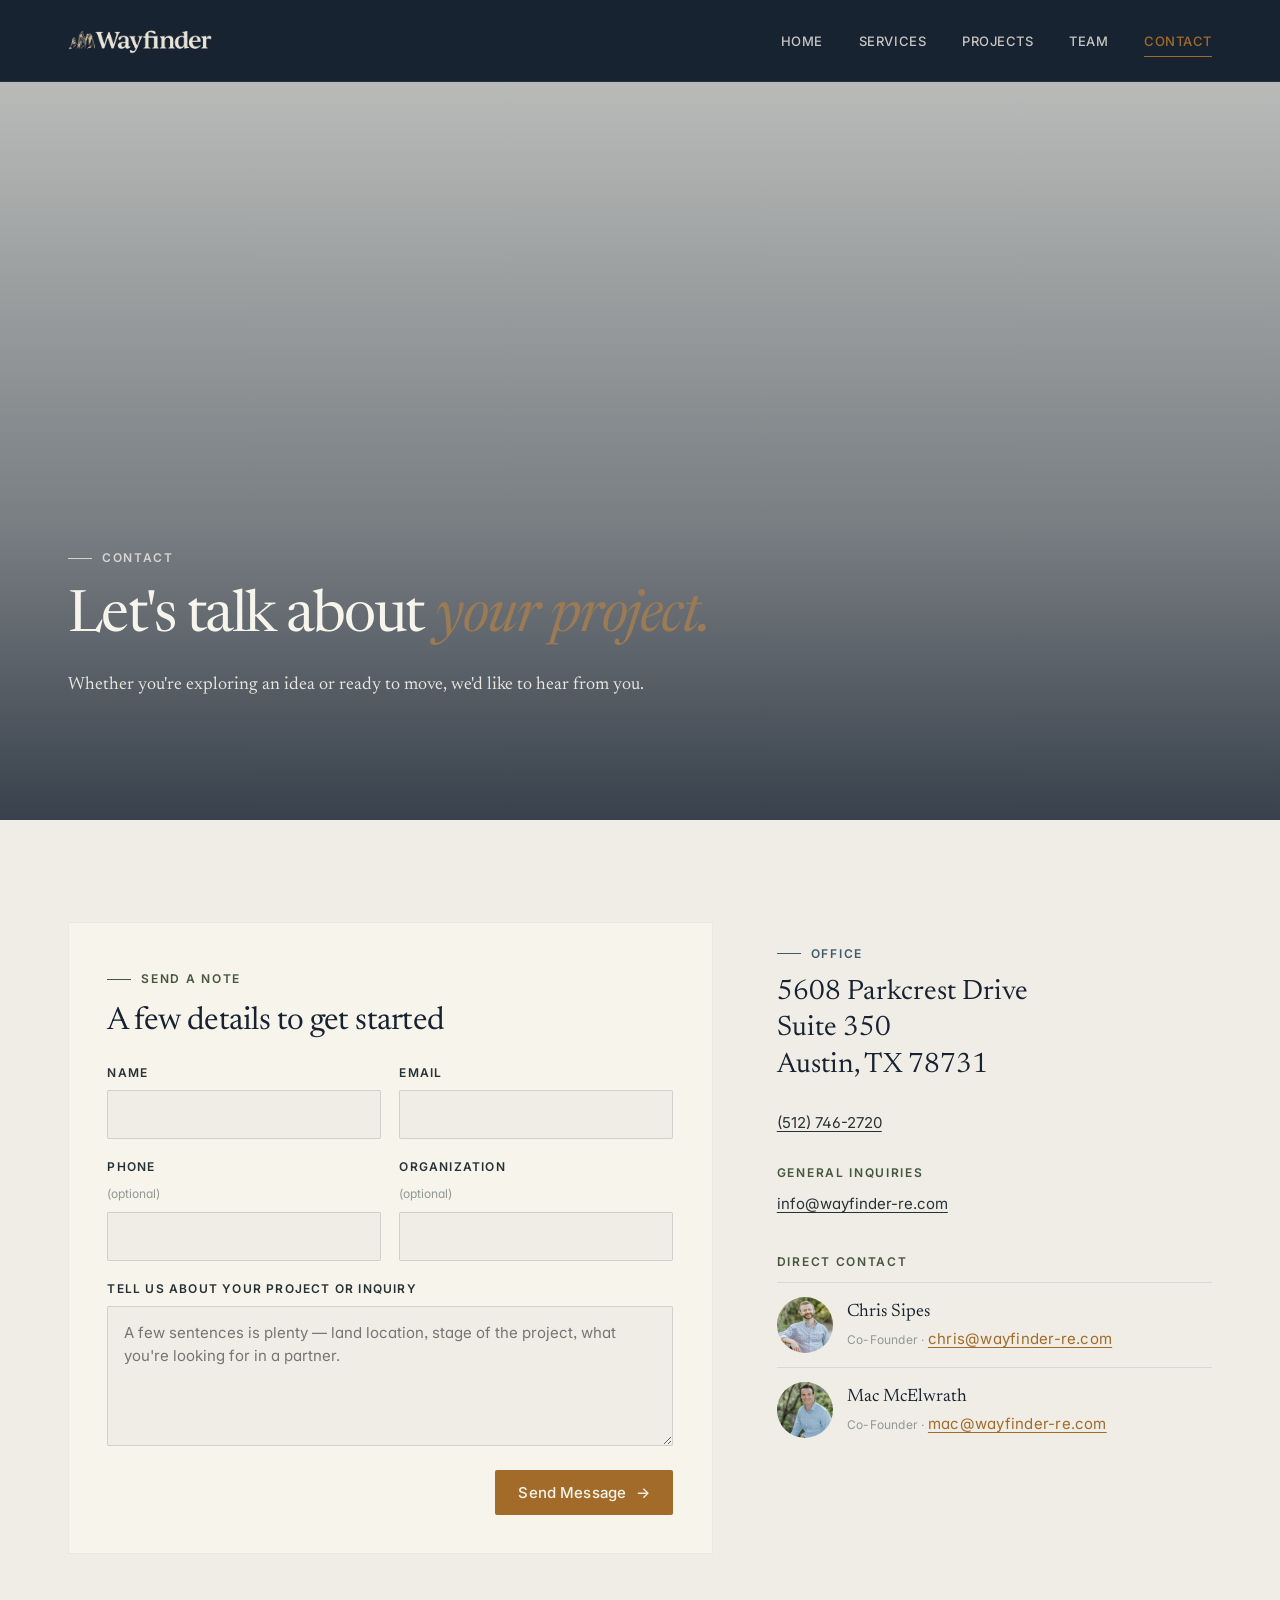
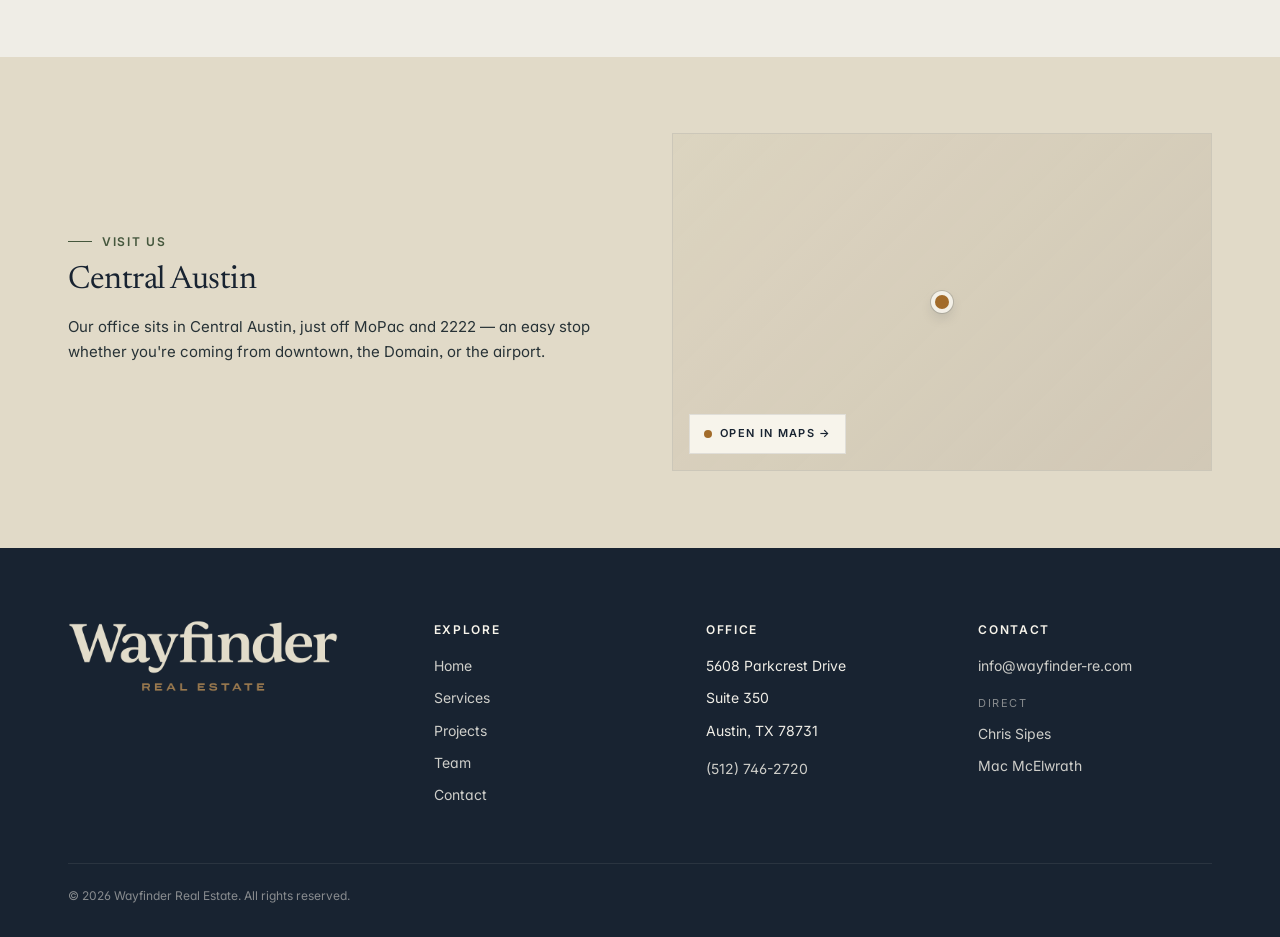
==== contact.html @ cce480b7 "Upload complete website with all assets" ====
<!DOCTYPE html>
<html lang="en">
<head>
<meta charset="UTF-8" />
<meta name="viewport" content="width=device-width, initial-scale=1.0" />
<title>Contact — Wayfinder Real Estate</title>
<meta name="description" content="Whether you're exploring an idea or ready to move, we'd like to hear about your project." />
<link rel="icon" href="assets/logos/peaks-ochre.png" />
<link rel="preconnect" href="https://fonts.googleapis.com" />
<link rel="preconnect" href="https://fonts.gstatic.com" crossorigin />
<link href="https://fonts.googleapis.com/css2?family=Inter:opsz,wght@14..32,400;14..32,500;14..32,600&family=Newsreader:ital,opsz,wght@0,6..72,400;0,6..72,500;1,6..72,400&display=swap" rel="stylesheet" />
<link rel="stylesheet" href="assets/css/site.css?v=1777991163357" />
<style>
  .contact-grid { display: grid; grid-template-columns: 1.25fr 1fr; gap: clamp(32px, 5vw, 72px); align-items: start; }
  @media (max-width: 900px) { .contact-grid { grid-template-columns: 1fr; } }
  .contact-info-block { padding-top: 14px; }
  .contact-info-block h4 { font-family: var(--font-sans); font-size:12px; font-weight:600; letter-spacing:0.14em; text-transform:uppercase; color: var(--color-forest); margin: 28px 0 10px; }
  .contact-info-block p, .contact-info-block a { font-size: 15px; color: var(--color-slate); line-height: 1.6; }
  .contact-info-block .big { font-family: var(--font-serif); font-size: clamp(22px, 2.4vw, 28px); color: var(--color-ink); line-height: 1.3; }
  .person-row { display: grid; grid-template-columns: 56px 1fr; gap: 14px; align-items: center; padding: 14px 0; border-top: 1px solid rgba(24,35,49,0.1); }
  .person-row img { width: 56px; height: 56px; border-radius: 50%; object-fit: cover; background: var(--color-warm-sand); }
  .person-row .name { font-family: var(--font-serif); font-size: 18px; color: var(--color-ink); }
  .person-row .meta { font-size: 12px; color: var(--color-sage); letter-spacing: 0.02em; }
  .person-row .meta a { color: var(--color-ochre); text-decoration: underline; text-underline-offset: 3px; text-decoration-thickness: 0.5px; }
  .thanks { display:none; padding: 20px; background: rgba(46,125,91,0.1); border: 1px solid rgba(46,125,91,0.3); color: var(--color-success); font-size: 14px; margin-bottom: 18px; }
  .thanks.show { display: block; }
</style>
</head>
<body>
<div id="site-nav"></div>

<!-- HERO -->
<section class="hero">
  <div class="hero-bg" style="background-image:url('assets/landscape/catalina.jpg');"></div>
  <div class="hero-inner">
    <span class="eyebrow ivory" style="margin-bottom:22px;">Contact</span>
    <h1 class="display" style="max-width: 22ch;">Let's talk about <span class="italic-umber">your project.</span></h1>
    <p class="lead" style="color: rgba(247,244,235,0.9); margin-top:22px; max-width: 60ch;">
      Whether you're exploring an idea or ready to move, we'd like to hear from you.
    </p>
  </div>
</section>

<!-- FORM + INFO -->
<section class="section bg-canvas">
  <div class="container">
    <div class="contact-grid">

      <form class="form-card" id="contactForm" novalidate>
        <div class="thanks" id="thanks">
          Thank you — we've received your note and will be in touch shortly.
        </div>

        <span class="eyebrow" style="margin-bottom: 18px; display:inline-flex;">Send a Note</span>
        <h2 class="h2" style="margin-bottom: 22px;">A few details to get started</h2>

        <div class="form-row">
          <div class="form-row-2" style="display:grid; gap:18px;">
            <label>Name
              <input type="text" name="name" required />
            </label>
            <label>Email
              <input type="email" name="email" required />
            </label>
          </div>
          <div class="form-row-2" style="display:grid; gap:18px;">
            <label>Phone <span style="font-weight:400; color:var(--color-sage); text-transform:none; letter-spacing:normal;">(optional)</span>
              <input type="tel" name="phone" />
            </label>
            <label>Organization <span style="font-weight:400; color:var(--color-sage); text-transform:none; letter-spacing:normal;">(optional)</span>
              <input type="text" name="org" />
            </label>
          </div>
          <label>Tell us about your project or inquiry
            <textarea name="message" required placeholder="A few sentences is plenty — land location, stage of the project, what you're looking for in a partner."></textarea>
          </label>
        </div>

        <div style="margin-top: 24px; display:flex; justify-content: space-between; align-items: center; gap: 16px; flex-wrap: wrap;">
          <p style="font-size:12px; color:var(--color-sage); margin:0; max-width: 40ch;">
          </p>
          <button type="submit" class="btn btn-primary">Send Message <span class="arr">→</span></button>
        </div>
      </form>

      <aside class="contact-info-block">
        <span class="eyebrow teal">Office</span>
        <p class="big" style="margin-top: 12px;">5608 Parkcrest Drive<br/>Suite 350<br/>Austin, TX 78731</p>
        <p style="margin-top: 8px;"><a class="link" href="tel:5127462720">(512) 746-2720</a></p>

        <h4>General Inquiries</h4>
        <p><a class="link" href="mailto:info@wayfinder-re.com">info@wayfinder-re.com</a></p>

        <h4 style="margin-top: 36px;">Direct Contact</h4>

        <div class="person-row">
          <img src="assets/people/chris.jpg" alt="Chris Sipes" />
          <div>
            <div class="name">Chris Sipes</div>
            <div class="meta">Co-Founder · <a href="mailto:chris@wayfinder-re.com">chris@wayfinder-re.com</a></div>
          </div>
        </div>
        <div class="person-row">
          <img src="assets/people/mac.jpg" alt="Mac McElwrath" />
          <div>
            <div class="name">Mac McElwrath</div>
            <div class="meta">Co-Founder · <a href="mailto:mac@wayfinder-re.com">mac@wayfinder-re.com</a></div>
          </div>
        </div>
      </aside>
    </div>
  </div>
</section>

<!-- Simple map placeholder block -->
<section class="section-tight bg-sand">
  <div class="container">
    <div class="two-col">
      <div>
        <span class="eyebrow">Visit Us</span>
        <h2 class="h2 mt-s">Central Austin</h2>
        <p style="font-size: 15px; color: var(--color-slate); line-height: 1.7; margin-top: 14px;">
          Our office sits in Central Austin, just off MoPac and 2222 — an easy stop whether you're coming from downtown, the Domain, or the airport.
        </p>
      </div>
      <a href="https://maps.google.com/?q=5608+Parkcrest+Drive+%23350,+Austin,+TX+78731" target="_blank" rel="noopener" style="aspect-ratio: 16/10; position: relative; border: 1px solid rgba(24,35,49,0.1); display:block; overflow:hidden; text-decoration:none; background: var(--color-warm-sand);">
        <iframe
          src="https://www.google.com/maps?q=5608+Parkcrest+Drive,+Austin,+TX+78731&output=embed"
          style="position:absolute; inset:0; width:100%; height:100%; border:0; pointer-events:none; filter: grayscale(1) sepia(0.55) hue-rotate(-12deg) saturate(0.85) contrast(0.95) brightness(1.02);"
          loading="lazy"
          referrerpolicy="no-referrer-when-downgrade"
          aria-label="Map of 5608 Parkcrest Drive #350, Austin, TX 78731"
        ></iframe>
        <div aria-hidden="true" style="position:absolute; inset:0; background: linear-gradient(135deg, rgba(225,218,200,0.18), rgba(84,55,36,0.10)); mix-blend-mode: multiply; pointer-events:none;"></div>
        <div aria-hidden="true" style="position:absolute; inset:0; pointer-events:none; display:grid; place-items:center;">
          <div style="position:relative; width:14px; height:14px; background: var(--color-ochre); border-radius:50%; box-shadow: 0 0 0 4px rgba(247,244,235,0.95), 0 0 0 5px rgba(24,35,49,0.15), 0 6px 14px rgba(24,35,49,0.25);"></div>
        </div>
        <div style="position:absolute; left:16px; bottom:16px; background:var(--color-warm-white); padding:10px 14px; font-family:var(--font-sans); font-size:11px; font-weight:600; letter-spacing:0.12em; text-transform:uppercase; color:var(--color-ink); border:1px solid rgba(24,35,49,0.1); display:flex; align-items:center; gap:8px;">
          <span style="display:inline-block; width:8px; height:8px; background:var(--color-ochre); border-radius:50%;"></span>
          Open in Maps →
        </div>
      </a>
    </div>
  </div>
</section>

<div id="site-footer"></div>

<script src="assets/partials.js?v=1776968273632"></script>
<script>injectChrome('contact');</script>
<script src="assets/js/site.js?v=1777990945777"></script>

<script>
  document.getElementById('contactForm').addEventListener('submit', function(e) {
    e.preventDefault();
    const form = e.target;
    const data = new FormData(form);
    const name = (data.get('name') || '').trim();
    const email = (data.get('email') || '').trim();
    const phone = (data.get('phone') || '').trim();
    const org = (data.get('org') || '').trim();
    const message = (data.get('message') || '').trim();

    if (!name || !email || !message) {
      alert('Please fill in your name, email, and message.');
      return;
    }

    const subject = `Wayfinder inquiry from ${name}${org ? ' (' + org + ')' : ''}`;
    const body =
      `Name: ${name}\n` +
      `Email: ${email}\n` +
      (phone ? `Phone: ${phone}\n` : '') +
      (org ? `Organization: ${org}\n` : '') +
      `\n---\n\n${message}\n`;

    const mailtoLink =
      `mailto:mac@wayfinder-re.com` +
      `?subject=${encodeURIComponent(subject)}` +
      `&body=${encodeURIComponent(body)}`;

    window.location.href = mailtoLink;

    const t = document.getElementById('thanks');
    t.textContent = "Thanks — your email client should be opening with your message ready to send. Just hit send and it'll come straight to Mac. If your mail app didn't open, you can email Mac directly at mac@wayfinder-re.com.";
    t.classList.add('show');
    form.reset();
    t.scrollIntoView({ behavior: 'smooth', block: 'center' });
  });
</script>
</body>
</html>
---- assets/css/site.css ----
/* =========================================================
   Wayfinder Real Estate — Site Styles
   ========================================================= */

:root {
  /* Neutrals */
  --color-warm-white: #F7F4EB;
  --color-canvas: #EFEDE6;
  --color-warm-sand: #E1DAC8;
  --color-sage: #8F9A94;

  /* Darks */
  --color-slate: #273236;
  --color-ink: #182331;

  /* Accents */
  --color-ochre: #A26B2A;
  --color-umber: #543724;
  --color-forest: #45573D;
  --color-deep-teal: #3E5C6B;
  --color-tan: #9B7A56;

  /* Functional */
  --color-success: #2E7D5B;
  --color-warning: #D89B2E;
  --color-error: #B63A2F;
  --color-info: #2D6CA8;

  /* Typography */
  --font-sans: 'Inter', system-ui, -apple-system, sans-serif;
  --font-serif: 'Newsreader', Georgia, 'Times New Roman', serif;

  /* Type Scale */
  --text-display: clamp(44px, 5.2vw, 58px);
  --text-h1: clamp(36px, 4vw, 44px);
  --text-h2: clamp(26px, 3vw, 32px);
  --text-pullquote: clamp(24px, 2.8vw, 32px);
  --text-h3: clamp(19px, 2vw, 22px);
  --text-lead: clamp(17px, 1.4vw, 19px);
  --text-body: 16px;
  --text-body-sm: clamp(14px, 1.2vw, 15px);
  --text-ui: 13px;
  --text-meta: 12px;

  /* Layout */
  --container: 1240px;
  --gutter: clamp(20px, 4vw, 48px);
  --nav-h: 81px;
}

*, *::before, *::after { box-sizing: border-box; }
html, body { margin: 0; padding: 0; }
html { scroll-behavior: smooth; }

body {
  font-family: var(--font-sans);
  font-feature-settings: 'cv11' 1, 'ss01' 1, 'ss03' 1;
  font-size: var(--text-body);
  line-height: 1.6;
  color: var(--color-slate);
  background-color: var(--color-canvas);
  -webkit-font-smoothing: antialiased;
  -moz-osx-font-smoothing: grayscale;
}

img, svg { max-width: 100%; display: block; }

a { color: inherit; text-decoration: none; }

.container {
  max-width: var(--container);
  margin: 0 auto;
  padding-inline: var(--gutter);
}

/* =========================================================
   Typography
   ========================================================= */

h1, h2, h3, h4 { margin: 0; color: var(--color-ink); font-weight: 400; }

.serif, .display, .editorial { font-family: var(--font-serif); }

.display {
  font-family: var(--font-serif);
  font-size: var(--text-display);
  line-height: 1.08;
  letter-spacing: -0.026em;
  color: var(--color-ink);
  font-weight: 400;
  text-wrap: balance;
}

.h1 {
  font-family: var(--font-serif);
  font-size: var(--text-h1);
  line-height: 1.1;
  letter-spacing: -0.02em;
  color: var(--color-ink);
  text-wrap: balance;
}

.h2 {
  font-family: var(--font-serif);
  font-size: var(--text-h2);
  line-height: 1.18;
  letter-spacing: -0.015em;
  color: var(--color-ink);
  text-wrap: balance;
}

.h3 {
  font-family: var(--font-serif);
  font-size: var(--text-h3);
  line-height: 1.25;
  letter-spacing: -0.01em;
  color: var(--color-ink);
}

.italic-umber {
  font-style: italic;
  color: var(--color-umber);
  font-feature-settings: 'liga' 1, 'dlig' 1;
}

.on-dark .italic-umber,
.hero .italic-umber {
  color: var(--color-tan);
}

.lead {
  font-family: var(--font-serif);
  font-size: var(--text-lead);
  line-height: 1.6;
  color: var(--color-slate);
  font-weight: 400;
}

p { margin: 0 0 1em; text-wrap: pretty; }

.eyebrow {
  font-family: var(--font-sans);
  font-size: var(--text-meta);
  font-weight: 600;
  text-transform: uppercase;
  letter-spacing: 0.14em;
  line-height: 1;
  color: var(--color-forest);
  display: inline-flex;
  align-items: center;
  gap: 10px;
}

.eyebrow.teal { color: var(--color-deep-teal); }
.eyebrow.ivory { color: rgba(247,244,235,0.75); }

.eyebrow::before {
  content: "";
  width: 24px;
  height: 1px;
  background: currentColor;
  display: inline-block;
}

.pullquote {
  font-family: var(--font-serif);
  font-style: italic;
  font-size: var(--text-pullquote);
  line-height: 1.35;
  letter-spacing: -0.01em;
  color: var(--color-umber);
  font-feature-settings: 'liga' 1, 'dlig' 1;
  text-indent: -0.38em;
  max-width: 640px;
  margin: 0;
}

.stat-number {
  font-family: var(--font-sans);
  font-weight: 500;
  font-variant-numeric: tabular-nums;
  letter-spacing: -0.025em;
}

.link {
  color: var(--color-ochre);
  text-decoration: underline;
  text-underline-offset: 3px;
  text-decoration-thickness: 0.5px;
}

.link:hover { color: var(--color-umber); }

.on-dark { color: var(--color-canvas); }
.on-dark h1, .on-dark h2, .on-dark h3, .on-dark .display, .on-dark .h1, .on-dark .h2, .on-dark .h3 { color: var(--color-warm-white); }

/* =========================================================
   Buttons
   ========================================================= */

.btn {
  display: inline-flex;
  align-items: center;
  gap: 10px;
  font-family: var(--font-sans);
  font-size: var(--text-body-sm);
  font-weight: 500;
  letter-spacing: 0.01em;
  padding: 14px 22px;
  border-radius: 2px;
  border: 1px solid transparent;
  cursor: pointer;
  transition: background 180ms ease, color 180ms ease, border-color 180ms ease, transform 180ms ease;
  text-decoration: none;
  line-height: 1;
}

.btn-primary {
  background: var(--color-ochre);
  color: var(--color-warm-white);
}
.btn-primary:hover { background: var(--color-tan); }

.btn-ghost {
  background: transparent;
  color: var(--color-ink);
  border-color: var(--color-ink);
}
.btn-ghost:hover { background: var(--color-ink); color: var(--color-warm-white); }

.on-dark .btn-ghost {
  color: var(--color-warm-white);
  border-color: rgba(247,244,235,0.7);
}
.on-dark .btn-ghost:hover { background: var(--color-warm-white); color: var(--color-ink); border-color: var(--color-warm-white); }

/* Hero secondary: brighter outline + text, fills on hover */
.hero .btn-ghost,
.hero-ctas .btn-ghost {
  background: transparent;
  color: var(--color-warm-white);
  border-color: var(--color-warm-white);
}
.hero .btn-ghost:hover,
.hero-ctas .btn-ghost:hover {
  background: var(--color-warm-white);
  color: var(--color-ink);
  border-color: var(--color-warm-white);
}

.btn .arr { display: inline-block; transition: transform 180ms ease; }
.btn:hover .arr { transform: translateX(3px); }

/* =========================================================
   Nav
   ========================================================= */

.nav {
  position: sticky;
  top: 0;
  z-index: 50;
  background: var(--color-ink);
  color: var(--color-warm-white);
  border-bottom: 1px solid rgba(247,244,235,0.06);
}

.nav-inner {
  max-width: var(--container);
  margin: 0 auto;
  padding: 0 var(--gutter);
  height: var(--nav-h);
  display: flex;
  align-items: center;
  gap: 40px;
}

.nav-brand {
  display: inline-flex;
  align-items: center;
  gap: 10px;
  margin-right: auto;
}

.nav-brand img { height: 72px; width: auto; }

.nav-links {
  display: flex;
  align-items: center;
  gap: 36px;
  list-style: none;
  padding: 0;
  margin: 0;
}

.nav-links a {
  font-family: var(--font-sans);
  font-size: var(--text-ui);
  font-weight: 500;
  letter-spacing: 0.04em;
  text-transform: uppercase;
  color: rgba(247,244,235,0.78);
  transition: color 180ms ease;
  padding: 6px 0;
  position: relative;
}

.nav-links a:hover { color: var(--color-warm-white); }

.nav-links a.active {
  color: var(--color-ochre);
}
.nav-links a.active::after {
  content: "";
  position: absolute;
  left: 0; right: 0;
  bottom: -2px;
  height: 1px;
  background: var(--color-ochre);
}

.nav-cta {
  font-family: var(--font-sans);
  font-size: var(--text-ui);
  font-weight: 500;
  letter-spacing: 0.04em;
  text-transform: uppercase;
  color: var(--color-warm-white);
  border: 1px solid rgba(247,244,235,0.5);
  padding: 10px 16px;
  border-radius: 2px;
  transition: background 180ms ease, border-color 180ms ease;
}
.nav-cta:hover { background: var(--color-ochre); border-color: var(--color-ochre); }

.nav-burger { display: none; background: none; border: 0; color: var(--color-warm-white); cursor: pointer; padding: 6px; }

@media (max-width: 860px) {
  .nav-links, .nav-cta { display: none; }
  .nav-burger { display: inline-flex; }
  .nav.open .nav-links {
    display: flex;
    flex-direction: column;
    position: absolute;
    top: var(--nav-h);
    left: 0; right: 0;
    background: var(--color-ink);
    padding: 20px var(--gutter) 28px;
    gap: 18px;
    align-items: flex-start;
    border-bottom: 1px solid rgba(247,244,235,0.08);
  }
}

/* =========================================================
   Sections
   ========================================================= */

.section { padding: clamp(64px, 8vw, 120px) 0; }
.section-tight { padding: clamp(48px, 6vw, 80px) 0; }

.bg-canvas { background: var(--color-canvas); }
.bg-sand { background: var(--color-warm-sand); }
.bg-warm { background: var(--color-warm-white); }
.bg-ink { background: var(--color-ink); color: var(--color-canvas); }
.bg-ink h1, .bg-ink h2, .bg-ink h3 { color: var(--color-warm-white); }

.rule {
  height: 1px;
  background: rgba(24,35,49,0.12);
  margin: 0;
  border: 0;
}

.rule-sand { background: rgba(24,35,49,0.08); }
.on-dark .rule { background: rgba(247,244,235,0.12); }

/* =========================================================
   Hero
   ========================================================= */

.hero {
  position: relative;
  min-height: 82vh;
  display: flex;
  align-items: flex-end;
  color: var(--color-warm-white);
  isolation: isolate;
  overflow: hidden;
}

.hero-bg {
  position: absolute;
  inset: 0;
  z-index: -2;
  background-size: cover;
  background-position: center;
  background-repeat: no-repeat;
}

.hero::after {
  content: "";
  position: absolute;
  inset: 0;
  z-index: -1;
  background: linear-gradient(180deg, rgba(24,35,49,0.25) 0%, rgba(24,35,49,0.55) 60%, rgba(24,35,49,0.85) 100%);
}

.hero-inner {
  max-width: var(--container);
  margin: 0 auto;
  padding: 0 var(--gutter) clamp(56px, 8vw, 110px);
  width: 100%;
}

.hero h1 { color: var(--color-warm-white); max-width: 16ch; }

.hero .lead, .hero p.sub {
  max-width: 58ch;
  color: rgba(247,244,235,0.88);
}

.hero-ctas { margin-top: 28px; display: flex; gap: 14px; flex-wrap: wrap; }

.hero-small {
  min-height: 46vh;
  align-items: center;
}
.hero-small .hero-inner { padding-block: clamp(48px, 7vw, 100px); }

/* Sand hero variant (no image) */
.hero-sand {
  background: var(--color-warm-sand);
  color: var(--color-ink);
  padding: clamp(80px, 10vw, 140px) 0 clamp(48px, 6vw, 80px);
  position: relative;
}

/* =========================================================
   Grids
   ========================================================= */

.grid { display: grid; gap: clamp(20px, 2vw, 28px); }
.grid-3 { grid-template-columns: repeat(3, 1fr); }
.grid-2 { grid-template-columns: repeat(2, 1fr); }
.grid-4 { grid-template-columns: repeat(4, 1fr); }

@media (max-width: 900px) {
  .grid-3, .grid-4 { grid-template-columns: 1fr; }
  .grid-2 { grid-template-columns: 1fr; }
}

.two-col {
  display: grid;
  grid-template-columns: minmax(0,1fr) minmax(0,1fr);
  gap: clamp(32px, 5vw, 80px);
  align-items: center;
}

@media (max-width: 900px) { .two-col { grid-template-columns: 1fr; } }

.section-head {
  display: grid;
  grid-template-columns: minmax(0,1fr) minmax(0,1fr);
  gap: clamp(32px, 5vw, 80px);
  align-items: end;
  margin-bottom: clamp(40px, 5vw, 64px);
}
.section-head .eyebrow { margin-bottom: 14px; }
@media (max-width: 900px) { .section-head { grid-template-columns: 1fr; align-items: start; gap: 16px; } }

/* =========================================================
   Cards
   ========================================================= */

.card {
  background: var(--color-warm-white);
  border: 1px solid rgba(24,35,49,0.06);
  padding: 32px 30px 30px;
  display: flex;
  flex-direction: column;
  gap: 14px;
  position: relative;
  transition: transform 220ms ease, box-shadow 220ms ease;
}

.card .card-num {
  font-family: var(--font-serif);
  font-style: italic;
  font-size: 14px;
  color: var(--color-umber);
  letter-spacing: 0.02em;
}
.card h3 { margin-bottom: 4px; }
.card p { color: var(--color-slate); font-size: var(--text-body-sm); }
.card .link { margin-top: auto; padding-top: 8px; display: inline-flex; align-items: center; gap: 6px; }

/* Value card — tall minimal */
.value-card { padding: 36px 32px; }
.value-card .icon {
  width: 42px; height: 42px; margin-bottom: 8px;
  color: var(--color-ochre);
}

/* Stat */
.stat {
  display: flex;
  flex-direction: column;
  gap: 6px;
}
.stat .stat-number {
  font-size: clamp(36px, 4vw, 52px);
  color: var(--color-ink);
  line-height: 1;
}
.stat .stat-label {
  font-size: var(--text-meta);
  font-weight: 600;
  letter-spacing: 0.12em;
  text-transform: uppercase;
  color: var(--color-slate);
}

.stats-row {
  display: grid;
  grid-template-columns: repeat(6, 1fr);
  gap: clamp(20px, 3vw, 40px);
}
@media (max-width: 1000px) { .stats-row { grid-template-columns: repeat(3, 1fr); row-gap: 32px; } }
@media (max-width: 560px) { .stats-row { grid-template-columns: repeat(2, 1fr); } }

/* Mobile/narrow: shrink the track-record stats so 4 columns breathe.
   Inline grid-template-columns on the page keeps it 4-up; we just relax the type. */
@media (max-width: 760px) {
  .stat .stat-number { font-size: clamp(22px, 5.6vw, 30px); }
  .stat .stat-label {
    font-size: 10px;
    letter-spacing: 0.1em;
    line-height: 1.35;
    min-height: 2.7em;     /* reserve 2 lines so single- and double-line labels start at the same y */
    align-content: start;
  }
}

/* =========================================================
   Project Cards
   ========================================================= */

.project-card {
  position: relative;
  display: block;
  background: var(--color-warm-white);
  border: 1px solid rgba(24,35,49,0.06);
  overflow: hidden;
  cursor: pointer;
  transition: transform 300ms ease;
}
.project-card .img {
  aspect-ratio: 4/3;
  background-size: cover;
  background-position: center;
  transition: transform 600ms ease;
}
.project-card:hover .img { transform: scale(1.03); }
.project-card .body {
  padding: 22px 24px 26px;
  display: flex;
  flex-direction: column;
  gap: 6px;
}
.project-card .loc {
  font-size: var(--text-meta);
  font-weight: 600;
  letter-spacing: 0.12em;
  text-transform: uppercase;
  color: var(--color-sage);
}
.project-card h3 { font-size: 22px; color: var(--color-ink); }
.project-card .desc { font-size: var(--text-body-sm); color: var(--color-slate); margin-top: 2px; }
.project-card .status {
  display: inline-block;
  font-size: 11px;
  font-weight: 600;
  letter-spacing: 0.14em;
  text-transform: uppercase;
  padding: 4px 10px;
  margin-top: 10px;
  align-self: flex-start;
  border: 1px solid currentColor;
  color: var(--color-forest);
}
.project-card .status.delivered { color: var(--color-deep-teal); }
.project-card .status.exited { color: var(--color-forest); }
.project-card .status.construction { color: var(--color-ochre); }
.project-card .status.permitted { color: var(--color-umber); }

/* =========================================================
   Pull Quote Block
   ========================================================= */

.pq-block {
  max-width: 760px;
  margin: 0 auto;
  text-align: left;
}
.pq-block .attrib {
  margin-top: 18px;
  font-size: 13px;
  color: var(--color-sage);
  letter-spacing: 0.04em;
}

/* =========================================================
   Footer
   ========================================================= */

.footer { background: var(--color-ink); color: var(--color-canvas); padding: 72px 0 32px; }
.footer a { color: rgba(247,244,235,0.82); }
.footer a:hover { color: var(--color-warm-white); }

.footer-grid {
  display: grid;
  grid-template-columns: 1.4fr 1fr 1fr 1fr;
  gap: clamp(24px, 3vw, 56px);
  align-items: start;
}
@media (max-width: 900px) { .footer-grid { grid-template-columns: 1fr 1fr; } }
@media (max-width: 560px) { .footer-grid { grid-template-columns: 1fr; } }

.footer-logo img { height: 72px; width: auto; margin-bottom: 16px; }
.footer h4 {
  font-family: var(--font-sans);
  font-size: 12px;
  font-weight: 600;
  letter-spacing: 0.14em;
  text-transform: uppercase;
  color: var(--color-warm-white);
  margin-bottom: 16px;
}
.footer ul { list-style: none; padding: 0; margin: 0; display: flex; flex-direction: column; gap: 10px; font-size: 14px; }
.footer .copy {
  margin-top: 56px;
  padding-top: 22px;
  border-top: 1px solid rgba(247,244,235,0.08);
  display: flex; justify-content: space-between; flex-wrap: wrap; gap: 12px;
  font-size: 12px;
  color: rgba(247,244,235,0.5);
}

/* =========================================================
   Reveal on scroll
   ========================================================= */

.reveal { opacity: 0; transform: translateY(14px); transition: opacity 700ms ease, transform 700ms ease; }
.reveal.in { opacity: 1; transform: none; }

/* =========================================================
   Forms
   ========================================================= */

.form-card {
  background: var(--color-warm-white);
  padding: clamp(28px, 3vw, 44px);
  border: 1px solid rgba(24,35,49,0.06);
}
.form-row { display: grid; gap: 18px; }
.form-row-2 { grid-template-columns: 1fr 1fr; }
@media (max-width: 600px) { .form-row-2 { grid-template-columns: 1fr; } }

label {
  display: flex; flex-direction: column; gap: 8px;
  font-size: 12px; font-weight: 600;
  letter-spacing: 0.1em; text-transform: uppercase;
  color: var(--color-slate);
}
input[type="text"], input[type="email"], input[type="tel"], textarea, select {
  font-family: var(--font-sans);
  font-size: 15px;
  color: var(--color-ink);
  background: var(--color-canvas);
  border: 1px solid rgba(24,35,49,0.15);
  padding: 14px 16px;
  border-radius: 2px;
  outline: none;
  transition: border-color 180ms ease, background 180ms ease;
  font-feature-settings: 'cv11' 1, 'ss01' 1, 'ss03' 1;
  letter-spacing: normal;
  text-transform: none;
  font-weight: 400;
}
textarea { resize: vertical; min-height: 140px; line-height: 1.55; }
input:focus, textarea:focus, select:focus {
  border-color: var(--color-ochre);
  background: var(--color-warm-white);
}

/* =========================================================
   Team
   ========================================================= */

.team-row {
  display: grid;
  grid-template-columns: 380px 1fr;
  gap: clamp(32px, 5vw, 72px);
  align-items: start;
  padding: clamp(40px, 5vw, 64px) 0;
}
.team-row.reverse { grid-template-columns: 1fr 380px; }
.team-row.reverse .photo-wrap { order: 2; }
@media (max-width: 900px) {
  .team-row, .team-row.reverse { grid-template-columns: 1fr; }
  .team-row.reverse .photo-wrap { order: 0; }
}

.team-row + .team-row { border-top: 1px solid rgba(24,35,49,0.1); }
.team-row .photo-wrap {
  background: var(--color-warm-sand);
  aspect-ratio: 4/5;
  overflow: hidden;
}
.team-row .photo-wrap img { width: 100%; height: 100%; object-fit: cover; }

.team-row .role {
  font-size: 12px;
  font-weight: 600;
  letter-spacing: 0.14em;
  text-transform: uppercase;
  color: var(--color-deep-teal);
  margin-bottom: 10px;
  display: inline-block;
}
.team-row h2 { margin-bottom: 22px; }
.team-row h4 {
  font-family: var(--font-sans);
  font-size: 12px;
  font-weight: 600;
  letter-spacing: 0.14em;
  text-transform: uppercase;
  color: var(--color-forest);
  margin: 22px 0 10px;
}
.team-row p { font-size: 15px; line-height: 1.65; color: var(--color-slate); }

/* =========================================================
   Map (projects page)
   ========================================================= */

.map-shell {
  border: 1px solid rgba(24,35,49,0.1);
  background: var(--color-warm-white);
  overflow: hidden;
}
.map-filters {
  display: flex;
  gap: 8px;
  flex-wrap: wrap;
  padding: 18px 22px;
  border-bottom: 1px solid rgba(24,35,49,0.08);
  background: var(--color-warm-white);
  align-items: center;
}
.map-filters .label {
  font-size: 11px; font-weight: 600; letter-spacing: 0.14em;
  text-transform: uppercase; color: var(--color-sage);
  margin-right: 6px;
}
.chip {
  font-family: var(--font-sans);
  font-size: 12px;
  font-weight: 500;
  letter-spacing: 0.04em;
  padding: 8px 14px;
  border-radius: 999px;
  border: 1px solid rgba(24,35,49,0.2);
  background: transparent;
  color: var(--color-slate);
  cursor: pointer;
  transition: all 180ms ease;
}
.chip:hover { border-color: var(--color-ink); }
.chip.active {
  background: var(--color-ink);
  color: var(--color-warm-white);
  border-color: var(--color-ink);
}

.toggle-group {
  display: inline-flex;
  border: 1px solid rgba(24,35,49,0.2);
  border-radius: 999px;
  padding: 3px;
  margin-left: auto;
  background: var(--color-canvas);
}
.toggle-group button {
  font-family: var(--font-sans);
  font-size: 11px;
  font-weight: 600;
  letter-spacing: 0.1em;
  text-transform: uppercase;
  padding: 7px 14px;
  border-radius: 999px;
  border: 0;
  background: transparent;
  color: var(--color-slate);
  cursor: pointer;
  transition: all 180ms ease;
}
.toggle-group button.active {
  background: var(--color-ochre);
  color: var(--color-warm-white);
}

.map-area {
  position: relative;
  aspect-ratio: 16/9;
  background: #D7CDB3;
  overflow: hidden;
}
.map-summary {
  display: flex; gap: 28px; flex-wrap: wrap;
  padding: 16px 22px;
  border-top: 1px solid rgba(24,35,49,0.08);
  font-family: var(--font-sans);
  font-size: 13px;
  color: var(--color-slate);
}
.map-summary b { color: var(--color-ink); font-weight: 600; font-variant-numeric: tabular-nums; }

.map-pin {
  position: absolute;
  transform: translate(-50%, -50%);
  cursor: pointer;
  z-index: 2;
  transition: transform 160ms ease;
}
.map-pin svg { display: block; }
.map-pin:hover { transform: translate(-50%, -50%) scale(1.25); z-index: 5; }
.map-pin.dimmed { opacity: 0.22; pointer-events: none; }
.map-pin.wf { z-index: 3; }
.map-pin.wf:hover { z-index: 5; }

.map-tooltip {
  position: absolute;
  bottom: calc(100% + 10px);
  left: 50%;
  transform: translateX(-50%);
  background: var(--color-ink);
  color: var(--color-warm-white);
  padding: 8px 12px;
  font-size: 12px;
  white-space: nowrap;
  border-radius: 2px;
  opacity: 0;
  pointer-events: none;
  transition: opacity 160ms ease;
  letter-spacing: 0.02em;
  text-align: center;
  line-height: 1.4;
}
.map-tooltip::after {
  content: "";
  position: absolute;
  top: 100%; left: 50%;
  transform: translateX(-50%);
  border: 5px solid transparent;
  border-top-color: var(--color-ink);
}
.map-pin:hover .map-tooltip { opacity: 1; }

.metro-label {
  position: absolute;
  font-family: var(--font-sans);
  font-size: 11px;
  font-weight: 600;
  letter-spacing: 0.18em;
  text-transform: uppercase;
  color: rgba(24,35,49,0.55);
  pointer-events: none;
  white-space: nowrap;
}

/* Modal */
.modal-backdrop {
  position: fixed; inset: 0;
  background: rgba(24,35,49,0.6);
  z-index: 100;
  display: none;
  align-items: center; justify-content: center;
  padding: 20px;
}
.modal-backdrop.open { display: flex; }
.modal {
  background: var(--color-warm-white);
  max-width: 840px;
  width: 100%;
  overflow: hidden;
  position: relative;
  max-height: 92vh;
  display: flex;
  flex-direction: column;
}
.modal .img {
  aspect-ratio: 16/10;
  background: var(--color-warm-sand);
  background-size: cover; background-position: center;
  position: relative;
  flex-shrink: 0;
  transition: background-image 300ms ease;
}
.modal .gallery-nav {
  position: absolute;
  top: 50%;
  transform: translateY(-50%);
  width: 44px; height: 44px;
  border-radius: 50%;
  background: rgba(250,247,241,0.92);
  border: 1px solid rgba(24,35,49,0.12);
  cursor: pointer;
  display: grid; place-items: center;
  font-size: 20px; color: var(--color-ink);
  transition: background 180ms ease;
}
.modal .gallery-nav:hover { background: var(--color-warm-white); }
.modal .gallery-nav.prev { left: 16px; }
.modal .gallery-nav.next { right: 16px; }
.modal .gallery-counter {
  position: absolute;
  bottom: 14px; right: 16px;
  background: rgba(24,35,49,0.7);
  color: var(--color-warm-white);
  padding: 5px 12px;
  font-size: 11px;
  font-weight: 600;
  letter-spacing: 0.12em;
  font-variant-numeric: tabular-nums;
}
.modal .thumbs {
  display: flex;
  gap: 8px;
  padding: 12px 24px;
  overflow-x: auto;
  border-top: 1px solid rgba(24,35,49,0.08);
  flex-shrink: 0;
}
.modal .thumbs::-webkit-scrollbar { height: 6px; }
.modal .thumbs::-webkit-scrollbar-thumb { background: rgba(24,35,49,0.2); }
.modal .thumb {
  width: 72px;
  height: 52px;
  flex-shrink: 0;
  background-size: cover;
  background-position: center;
  cursor: pointer;
  opacity: 0.55;
  transition: opacity 180ms ease;
  border: 2px solid transparent;
}
.modal .thumb:hover { opacity: 0.85; }
.modal .thumb.active { opacity: 1; border-color: var(--color-ochre); }
.modal .body {
  padding: 24px 32px 30px;
  overflow-y: auto;
  flex: 1;
  min-height: 0;
}
.modal h3 { margin-bottom: 4px; }
.modal .loc { font-size: 12px; font-weight: 600; letter-spacing: 0.12em; text-transform: uppercase; color: var(--color-sage); margin-bottom: 14px; }
.modal .close {
  position: absolute; top: 14px; right: 14px;
  width: 36px; height: 36px; border-radius: 50%;
  background: var(--color-warm-white);
  border: 1px solid rgba(24,35,49,0.12);
  cursor: pointer;
  display: grid; place-items: center;
  font-size: 18px; color: var(--color-ink);
}

.meta-grid {
  display: grid;
  grid-template-columns: repeat(2, 1fr);
  gap: 14px 24px;
  margin-top: 16px;
  padding-top: 16px;
  border-top: 1px solid rgba(24,35,49,0.1);
}
.meta-grid .k { font-size: 11px; font-weight: 600; letter-spacing: 0.12em; text-transform: uppercase; color: var(--color-sage); }
.meta-grid .v { font-size: 14px; color: var(--color-ink); margin-top: 3px; font-variant-numeric: tabular-nums; }

/* =========================================================
   Utility
   ========================================================= */

.ochre-accent { color: var(--color-ochre); }
.umber-accent { color: var(--color-umber); }
.forest-accent { color: var(--color-forest); }
.teal-accent { color: var(--color-deep-teal); }

.mt-s { margin-top: 12px; }
.mt-m { margin-top: 24px; }
.mt-l { margin-top: 40px; }
.mb-s { margin-bottom: 12px; }
.mb-m { margin-bottom: 24px; }
.mb-l { margin-bottom: 40px; }

.center { text-align: center; }

.max-60 { max-width: 60ch; }
.max-52 { max-width: 52ch; }
.max-48 { max-width: 48ch; }

/* Decorative peaks watermark */
.peaks-mark {
  width: 48px;
  opacity: 0.9;
}

/* Feature list */
.feat-list { list-style: none; padding: 0; margin: 16px 0 0; display: grid; gap: 10px; }
.feat-list li {
  display: grid;
  grid-template-columns: 20px 1fr;
  gap: 10px;
  font-size: 15px;
  color: var(--color-slate);
}
.feat-list li::before {
  content: "";
  width: 6px; height: 6px;
  margin-top: 10px;
  background: var(--color-ochre);
  border-radius: 50%;
  grid-column: 1;
}
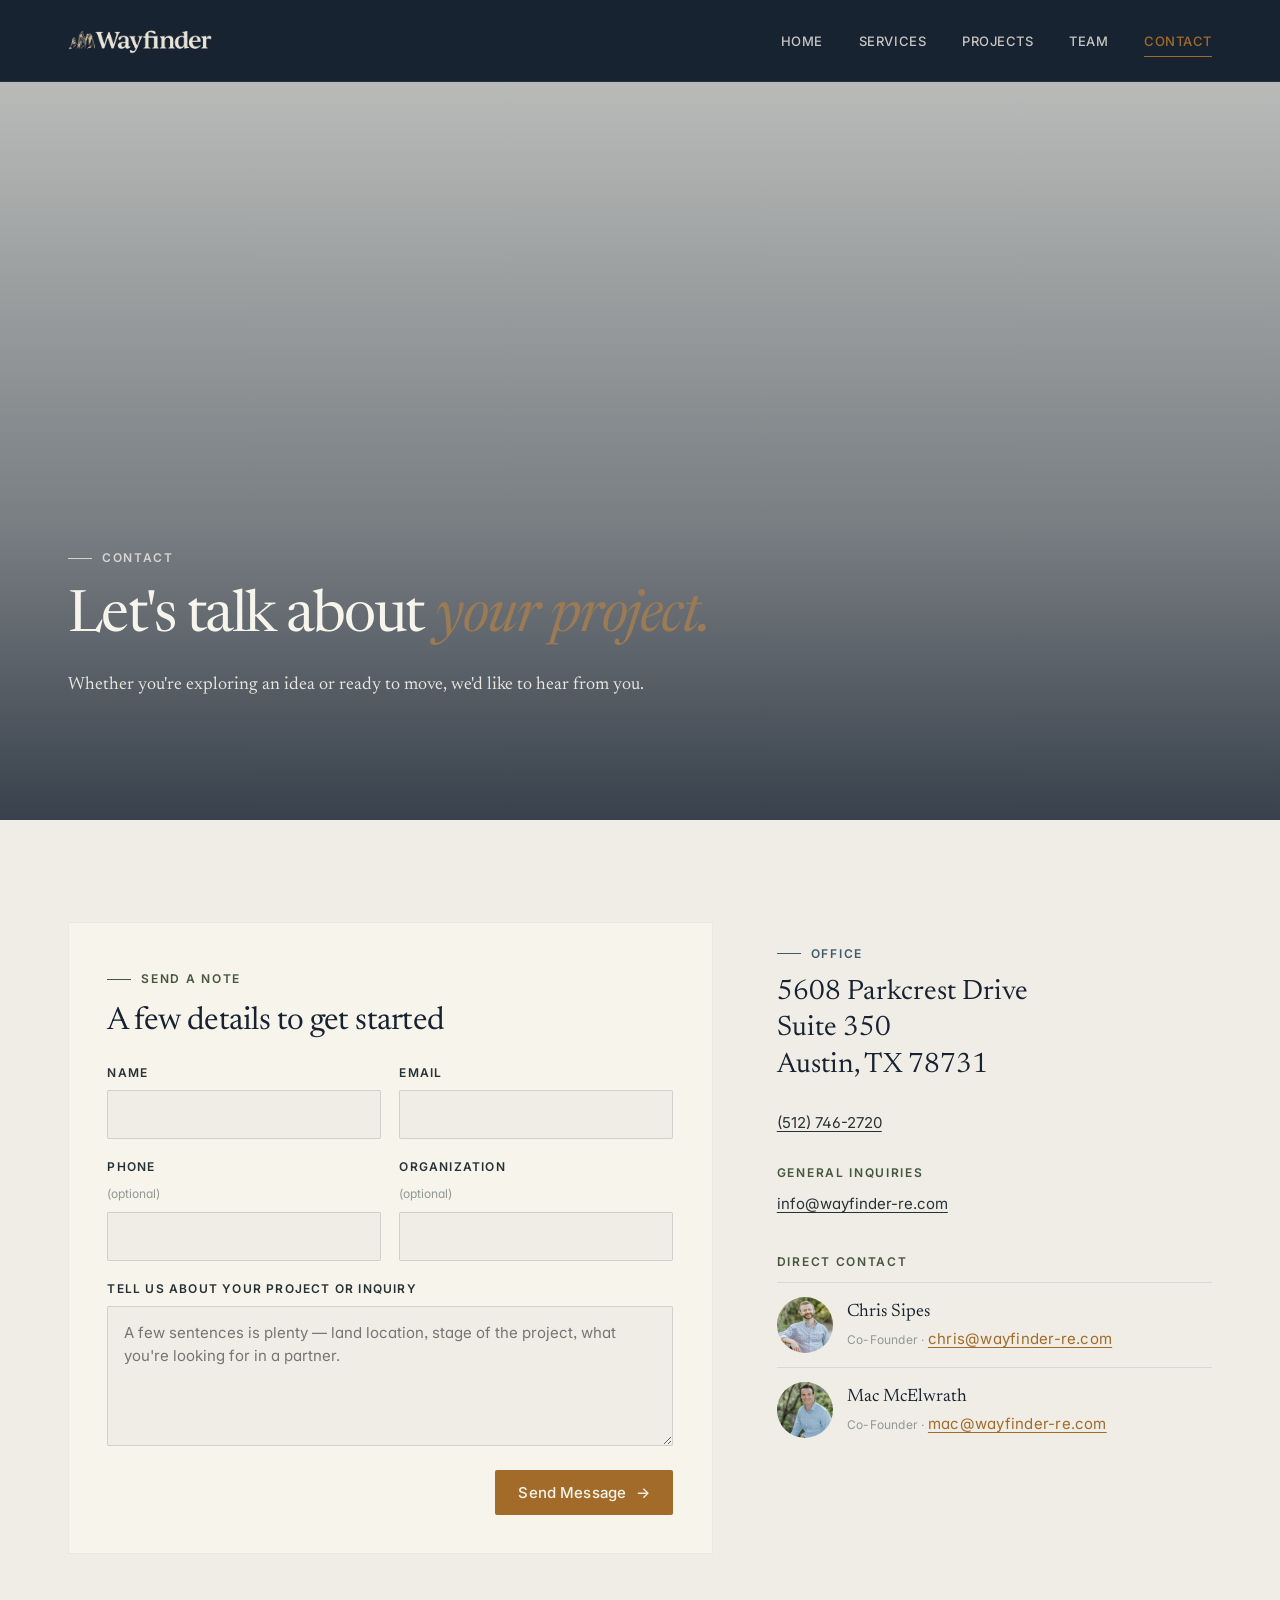
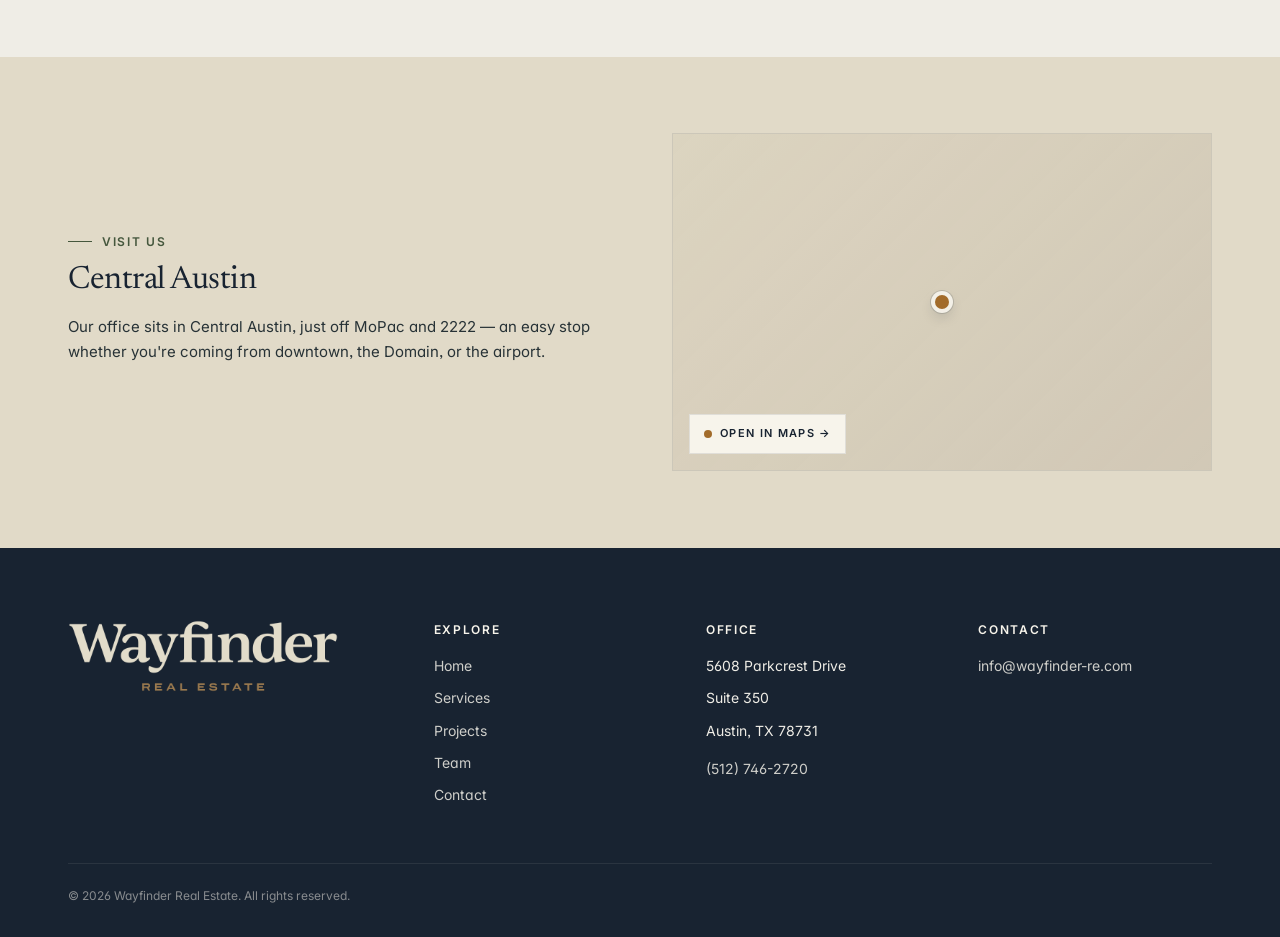
==== commit 46b48298: "Remove direct principal contacts from footer Co-Authored-By: Claude Opus 4.7 <noreply@anthropic.com>" ====
--- a/contact.html
+++ b/contact.html
@@ -146,7 +146,7 @@
 
 <div id="site-footer"></div>
 
-<script src="assets/partials.js?v=1776968273632"></script>
+<script src="assets/partials.js?v=1778099261217"></script>
 <script>injectChrome('contact');</script>
 <script src="assets/js/site.js?v=1777990945777"></script>
 
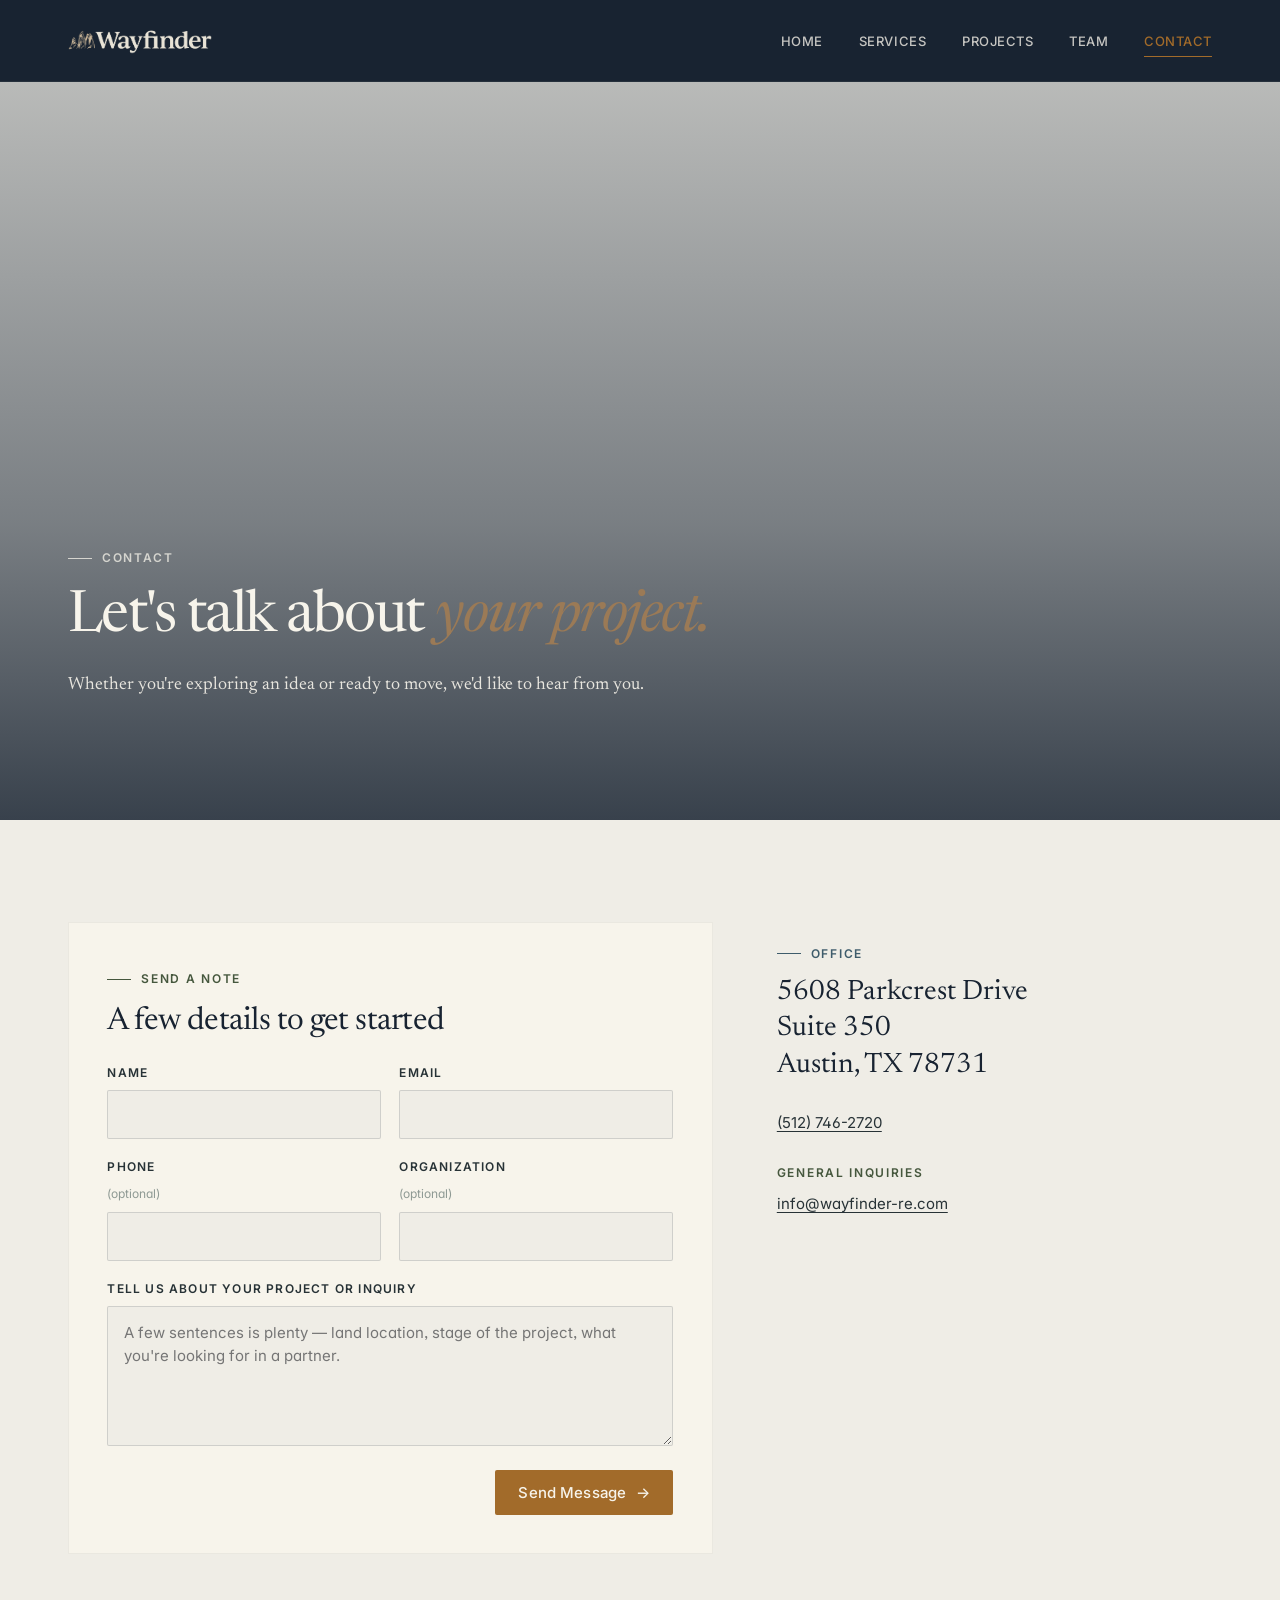
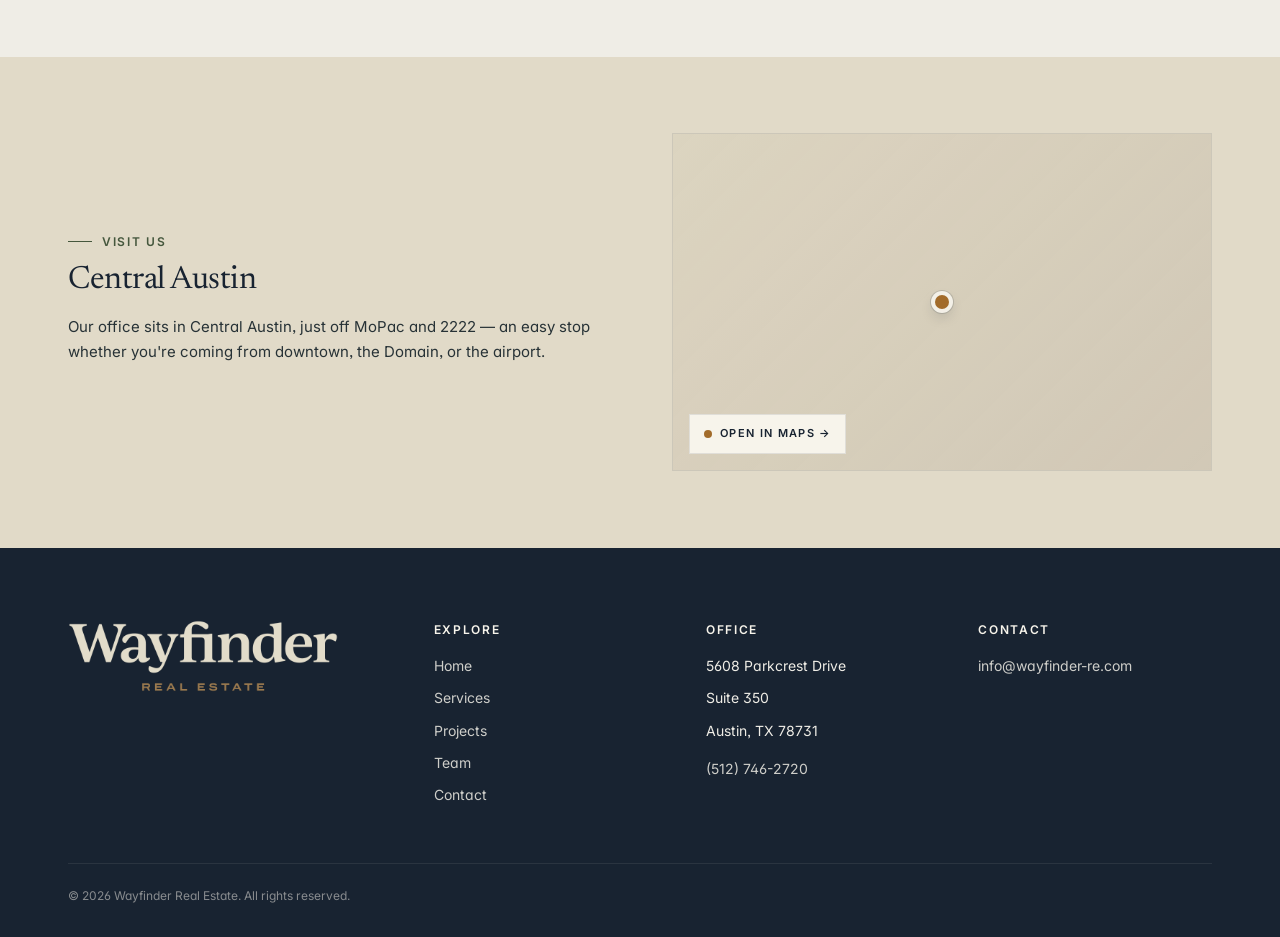
==== commit 28b4bd4d: "Remove Direct Contact section from contact page Co-Authored-By: Claude Opus 4.7 <noreply@anthropic.c" ====
--- a/contact.html
+++ b/contact.html
@@ -90,23 +90,6 @@
 
         <h4>General Inquiries</h4>
         <p><a class="link" href="mailto:info@wayfinder-re.com">info@wayfinder-re.com</a></p>
-
-        <h4 style="margin-top: 36px;">Direct Contact</h4>
-
-        <div class="person-row">
-          <img src="assets/people/chris.jpg" alt="Chris Sipes" />
-          <div>
-            <div class="name">Chris Sipes</div>
-            <div class="meta">Co-Founder · <a href="mailto:chris@wayfinder-re.com">chris@wayfinder-re.com</a></div>
-          </div>
-        </div>
-        <div class="person-row">
-          <img src="assets/people/mac.jpg" alt="Mac McElwrath" />
-          <div>
-            <div class="name">Mac McElwrath</div>
-            <div class="meta">Co-Founder · <a href="mailto:mac@wayfinder-re.com">mac@wayfinder-re.com</a></div>
-          </div>
-        </div>
       </aside>
     </div>
   </div>
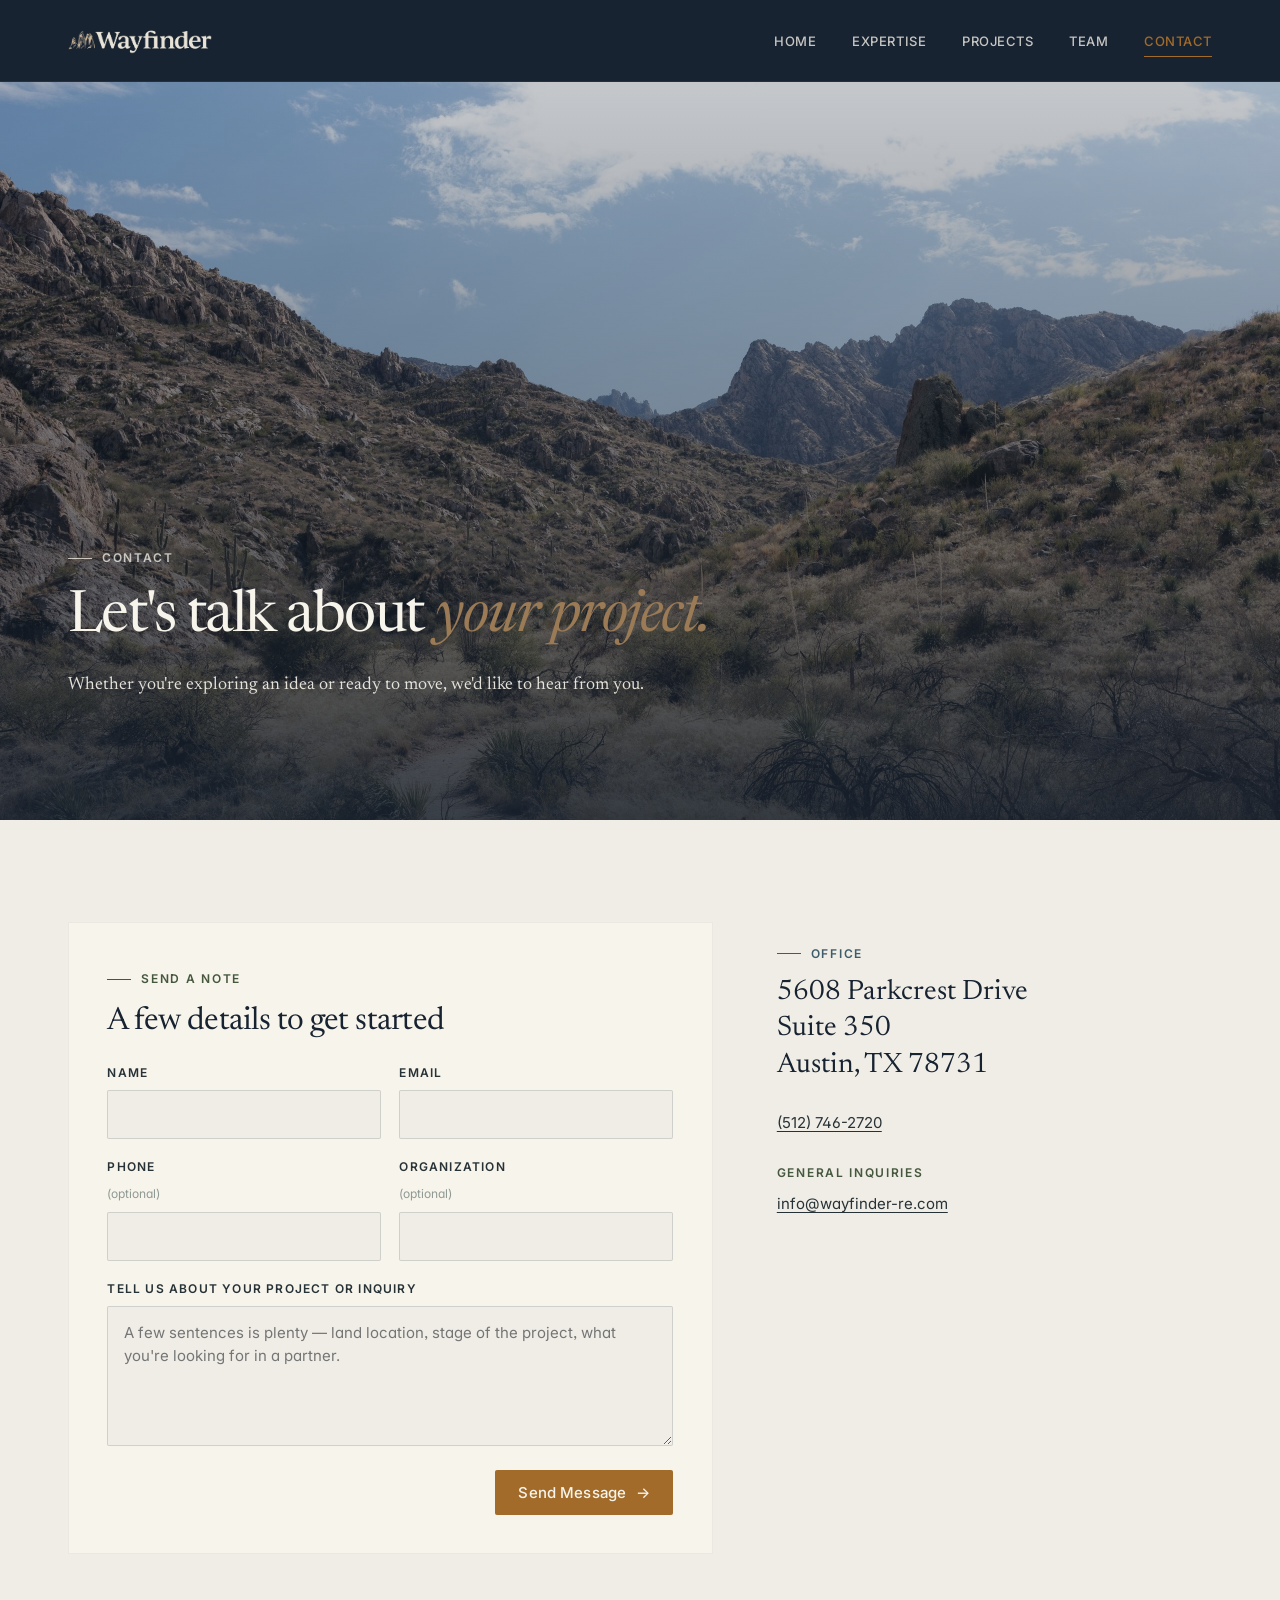
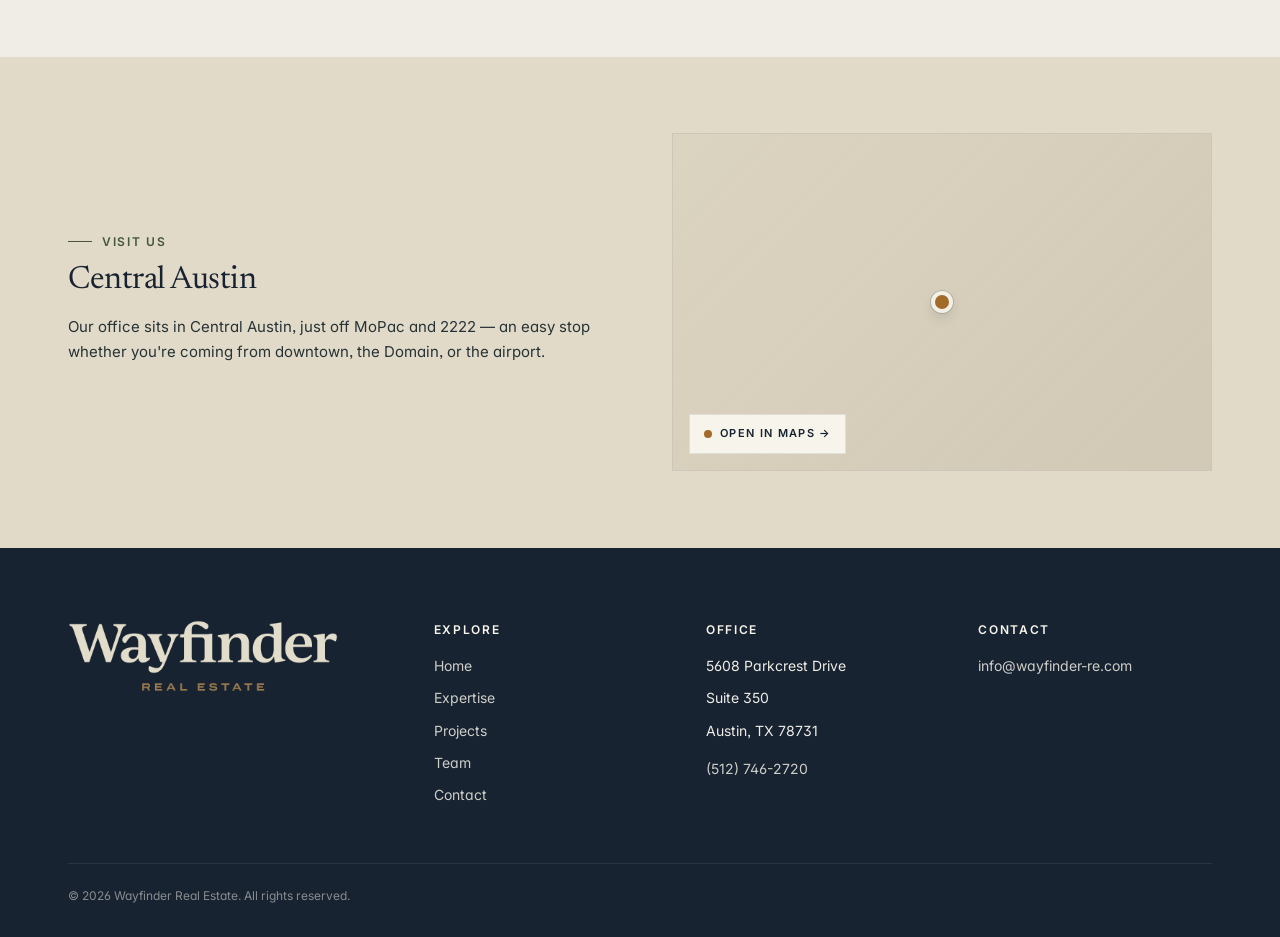
==== commit 6deaae0e: "Rename Services page to Expertise - Rename services.html -> expertise.html (URL becomes /expertise) " ====
--- a/contact.html
+++ b/contact.html
@@ -129,7 +129,7 @@
 
 <div id="site-footer"></div>
 
-<script src="assets/partials.js?v=1778099261217"></script>
+<script src="assets/partials.js?v=1778768134708"></script>
 <script>injectChrome('contact');</script>
 <script src="assets/js/site.js?v=1777990945777"></script>
 
--- a/assets/css/site.css
+++ b/assets/css/site.css
@@ -335,8 +335,9 @@
 .nav-burger { display: none; background: none; border: 0; color: var(--color-warm-white); cursor: pointer; padding: 6px; }
 
 @media (max-width: 860px) {
+  .nav-inner { gap: 0; }
   .nav-links, .nav-cta { display: none; }
-  .nav-burger { display: inline-flex; }
+  .nav-burger { display: inline-flex; padding-right: 0; }
   .nav.open .nav-links {
     display: flex;
     flex-direction: column;
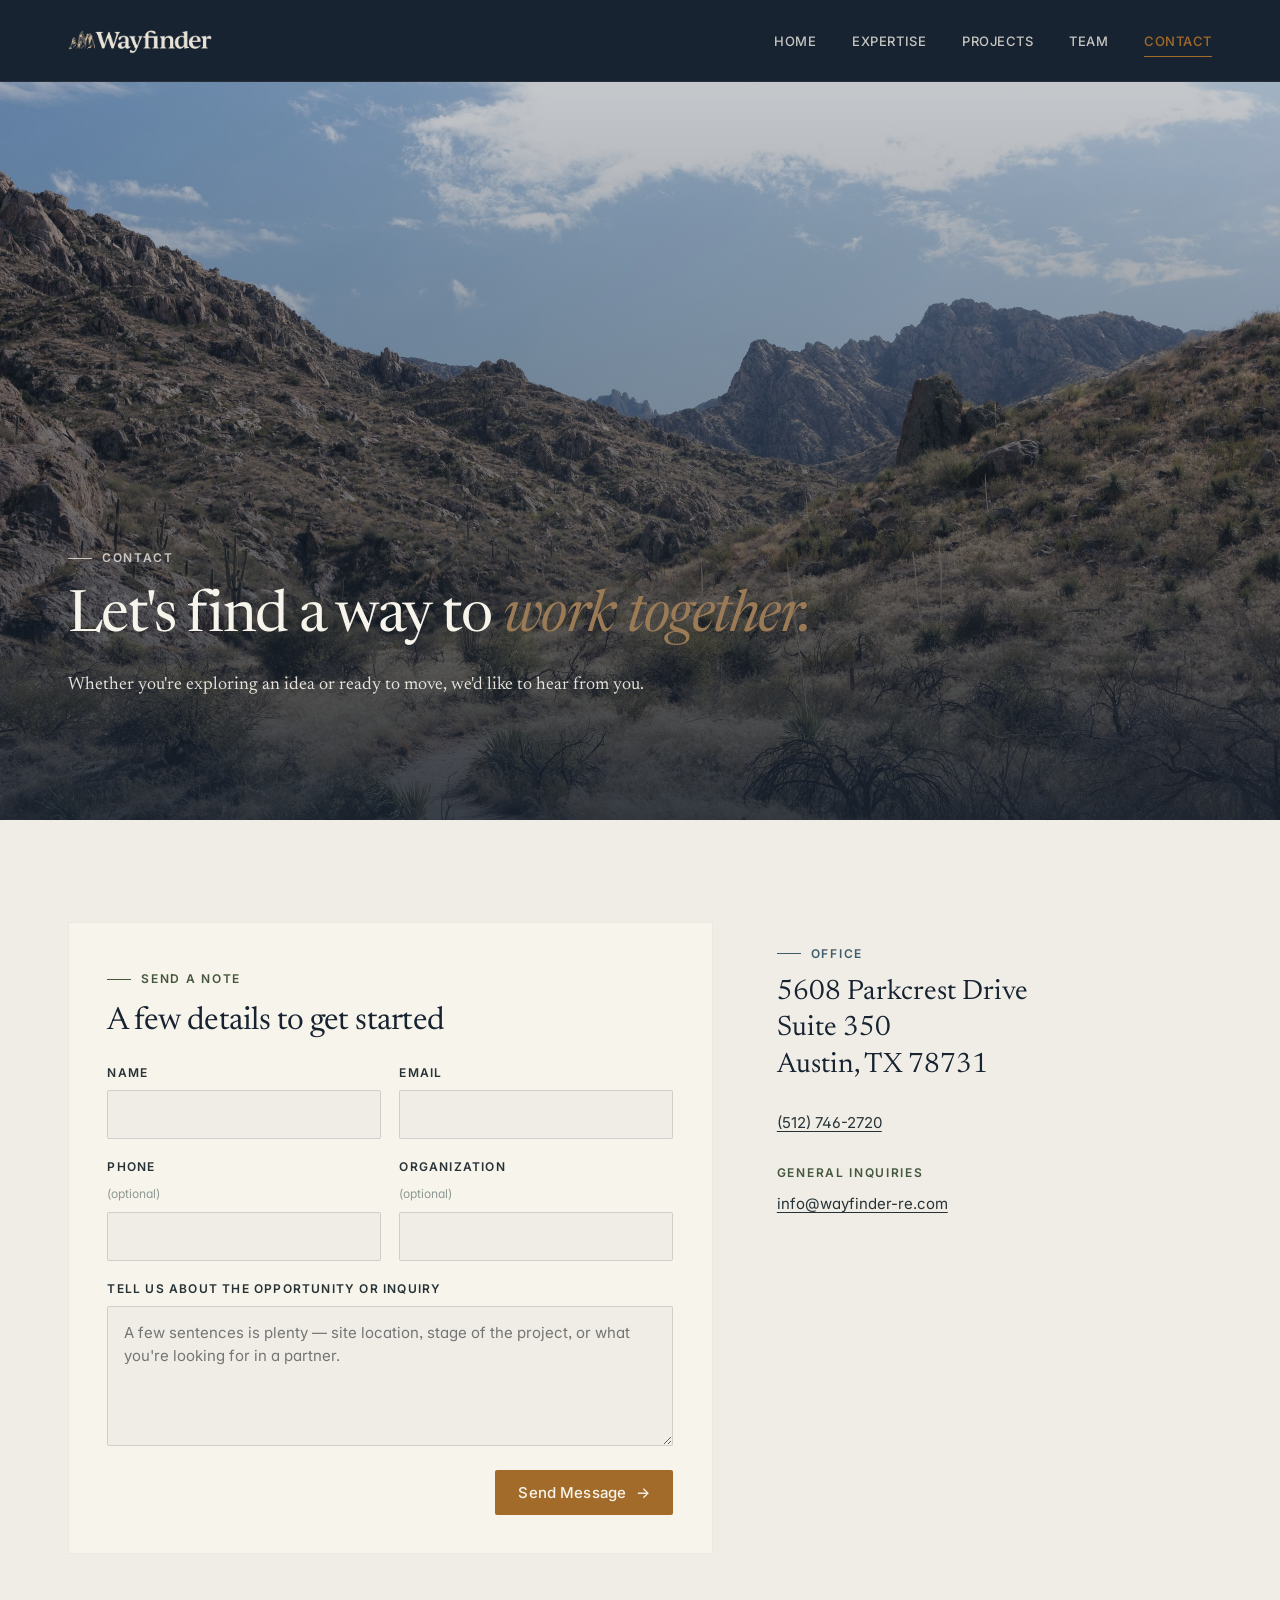
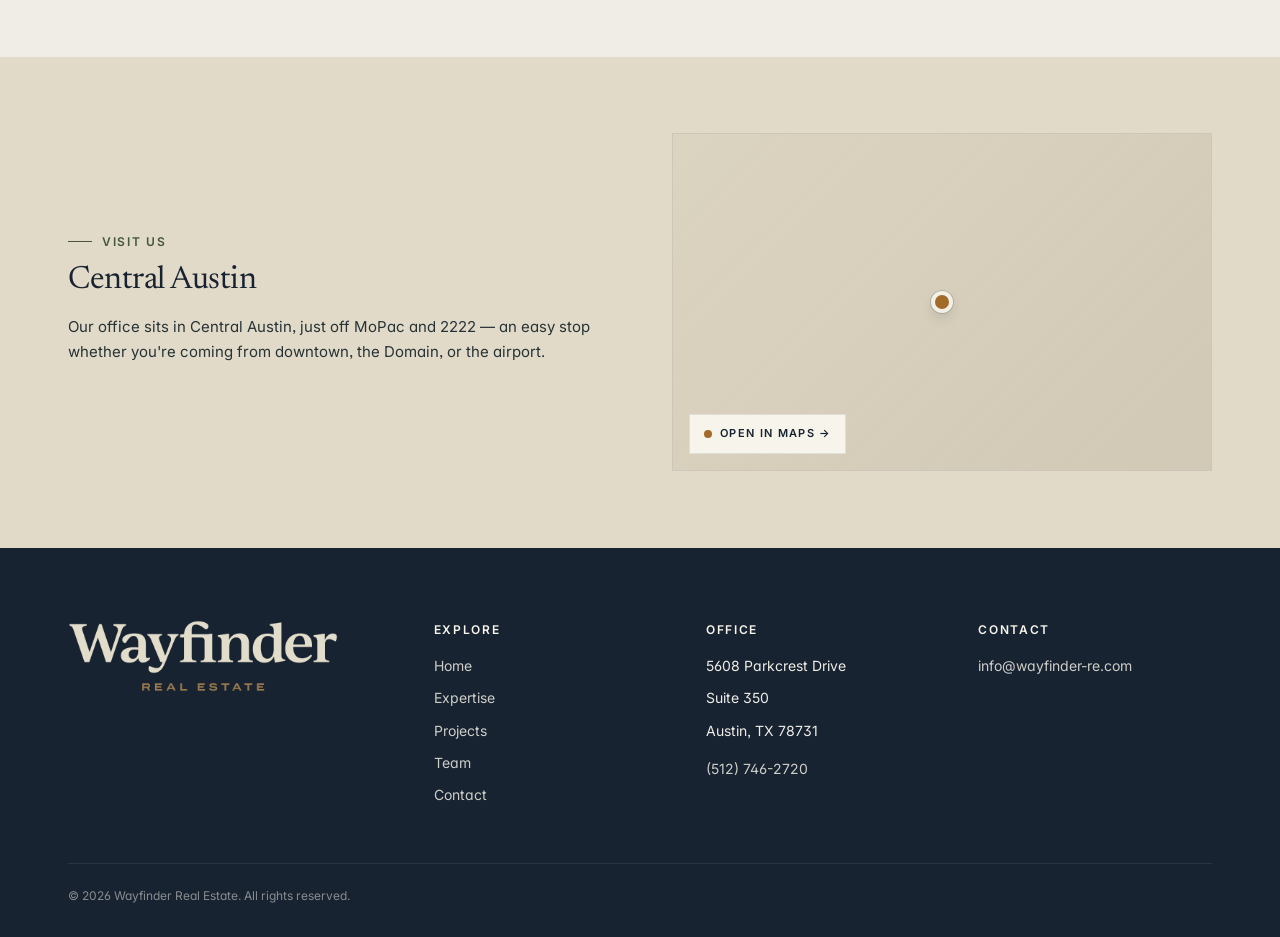
==== commit e99bdf6b: "Refresh Contact page copy - Hero CTA: "Let's find a way to work together" - Refresh stale meta descr" ====
--- a/contact.html
+++ b/contact.html
@@ -4,7 +4,7 @@
 <meta charset="UTF-8" />
 <meta name="viewport" content="width=device-width, initial-scale=1.0" />
 <title>Contact — Wayfinder Real Estate</title>
-<meta name="description" content="Whether you're exploring an idea or ready to move, we'd like to hear about your project." />
+<meta name="description" content="Whether you're exploring an idea or ready to move, let's find a way to work together." />
 <link rel="icon" href="assets/logos/peaks-ochre.png" />
 <link rel="preconnect" href="https://fonts.googleapis.com" />
 <link rel="preconnect" href="https://fonts.gstatic.com" crossorigin />
@@ -34,7 +34,7 @@
   <div class="hero-bg" style="background-image:url('assets/landscape/catalina.jpg');"></div>
   <div class="hero-inner">
     <span class="eyebrow ivory" style="margin-bottom:22px;">Contact</span>
-    <h1 class="display" style="max-width: 22ch;">Let's talk about <span class="italic-umber">your project.</span></h1>
+    <h1 class="display" style="max-width: 22ch;">Let's find a way to <span class="italic-umber">work together.</span></h1>
     <p class="lead" style="color: rgba(247,244,235,0.9); margin-top:22px; max-width: 60ch;">
       Whether you're exploring an idea or ready to move, we'd like to hear from you.
     </p>
@@ -71,8 +71,8 @@
               <input type="text" name="org" />
             </label>
           </div>
-          <label>Tell us about your project or inquiry
-            <textarea name="message" required placeholder="A few sentences is plenty — land location, stage of the project, what you're looking for in a partner."></textarea>
+          <label>Tell us about the opportunity or inquiry
+            <textarea name="message" required placeholder="A few sentences is plenty — site location, stage of the project, or what you're looking for in a partner."></textarea>
           </label>
         </div>
 
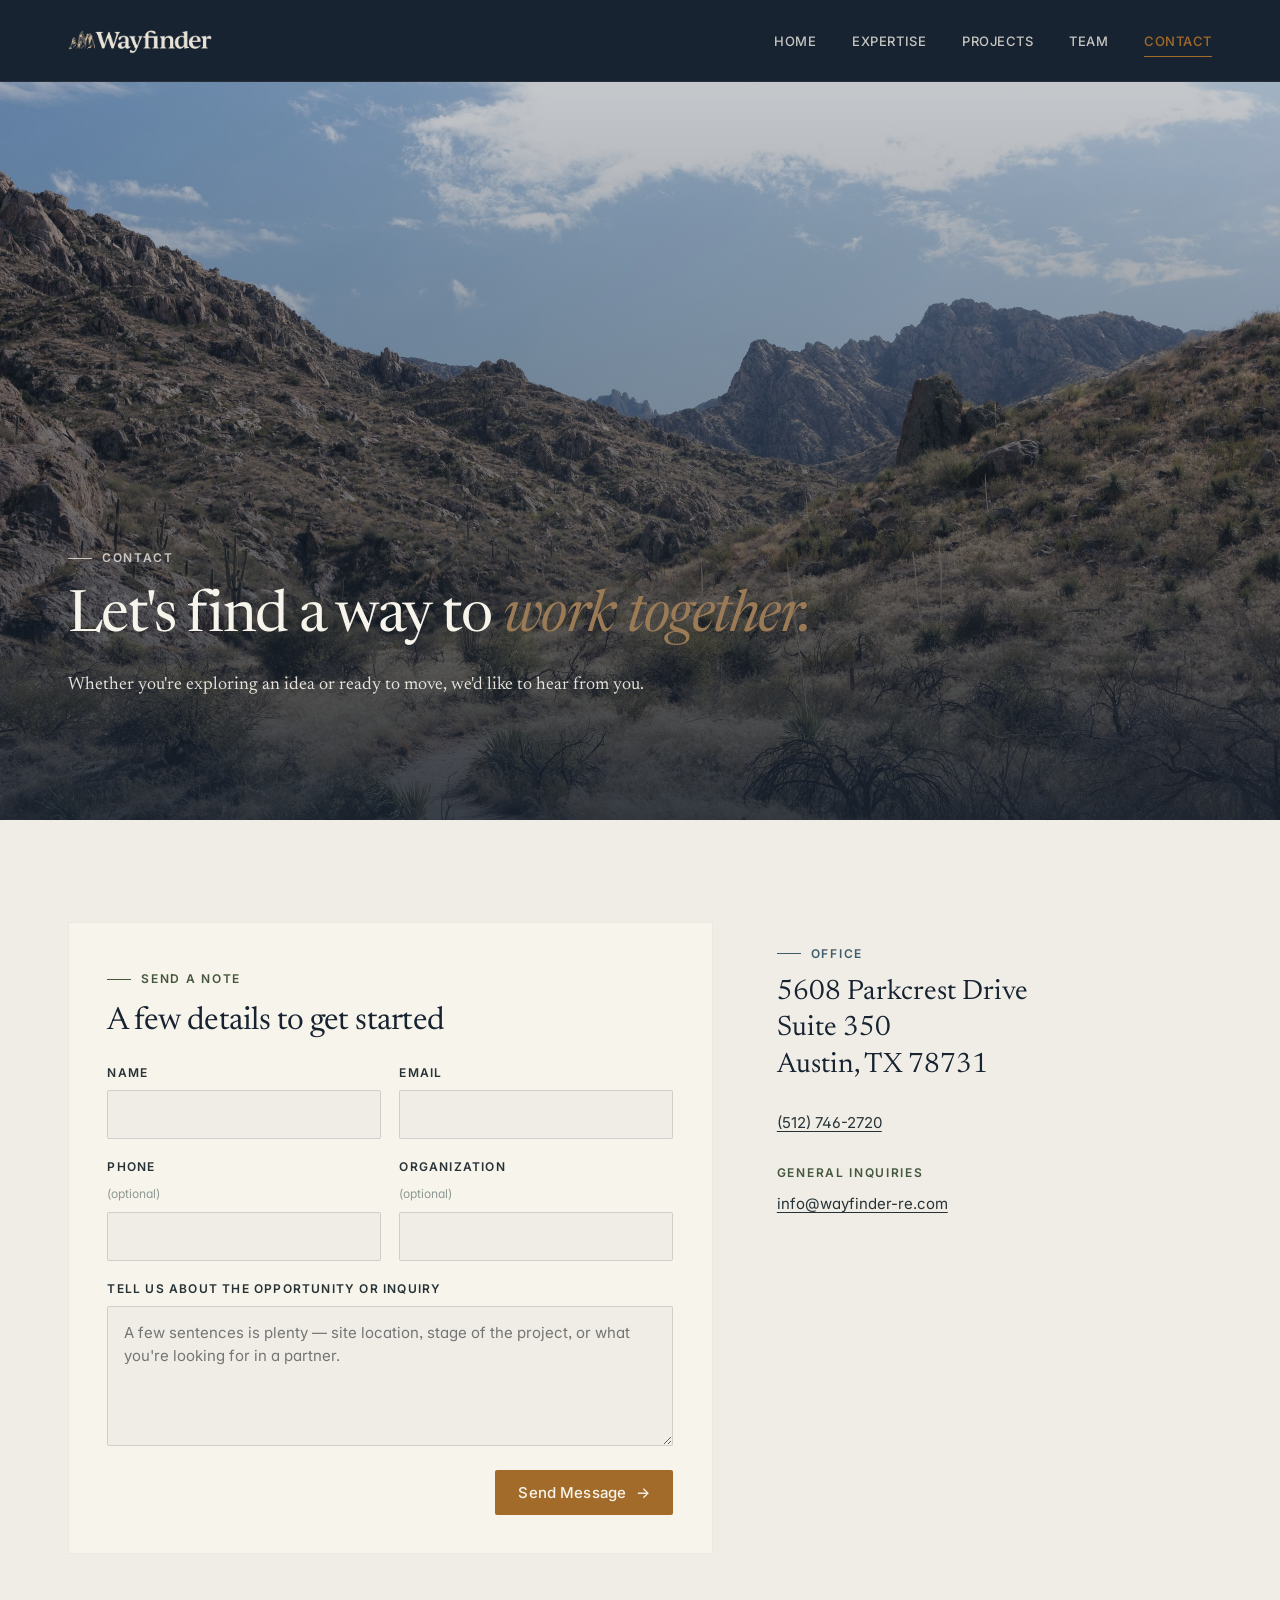
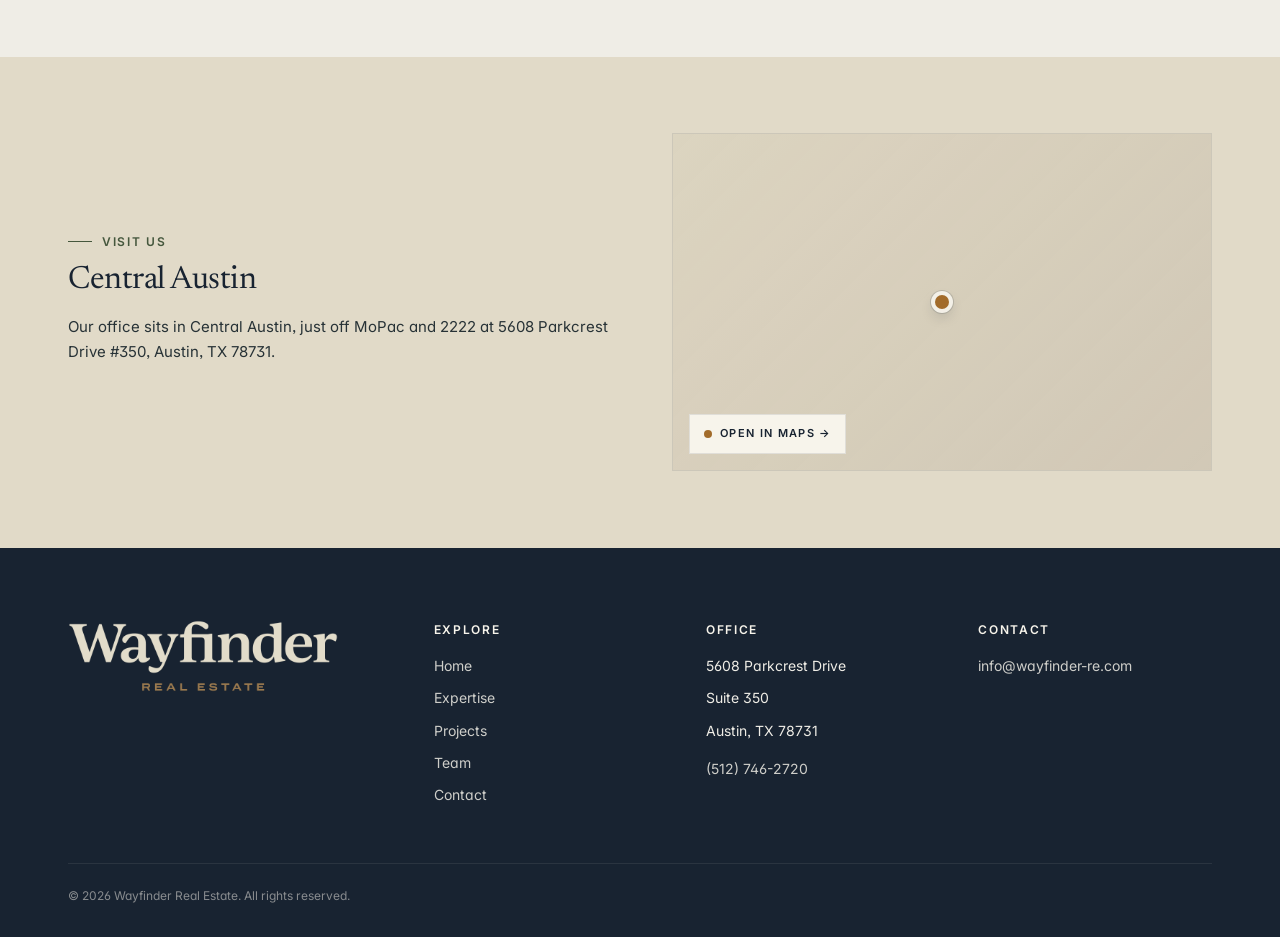
==== commit a44b7e34: "Update Contact page office location with street address Co-Authored-By: Claude Opus 4.8 <noreply@ant" ====
--- a/contact.html
+++ b/contact.html
@@ -103,7 +103,7 @@
         <span class="eyebrow">Visit Us</span>
         <h2 class="h2 mt-s">Central Austin</h2>
         <p style="font-size: 15px; color: var(--color-slate); line-height: 1.7; margin-top: 14px;">
-          Our office sits in Central Austin, just off MoPac and 2222 — an easy stop whether you're coming from downtown, the Domain, or the airport.
+          Our office sits in Central Austin, just off MoPac and 2222 at 5608 Parkcrest Drive #350, Austin, TX 78731.
         </p>
       </div>
       <a href="https://maps.google.com/?q=5608+Parkcrest+Drive+%23350,+Austin,+TX+78731" target="_blank" rel="noopener" style="aspect-ratio: 16/10; position: relative; border: 1px solid rgba(24,35,49,0.1); display:block; overflow:hidden; text-decoration:none; background: var(--color-warm-sand);">
